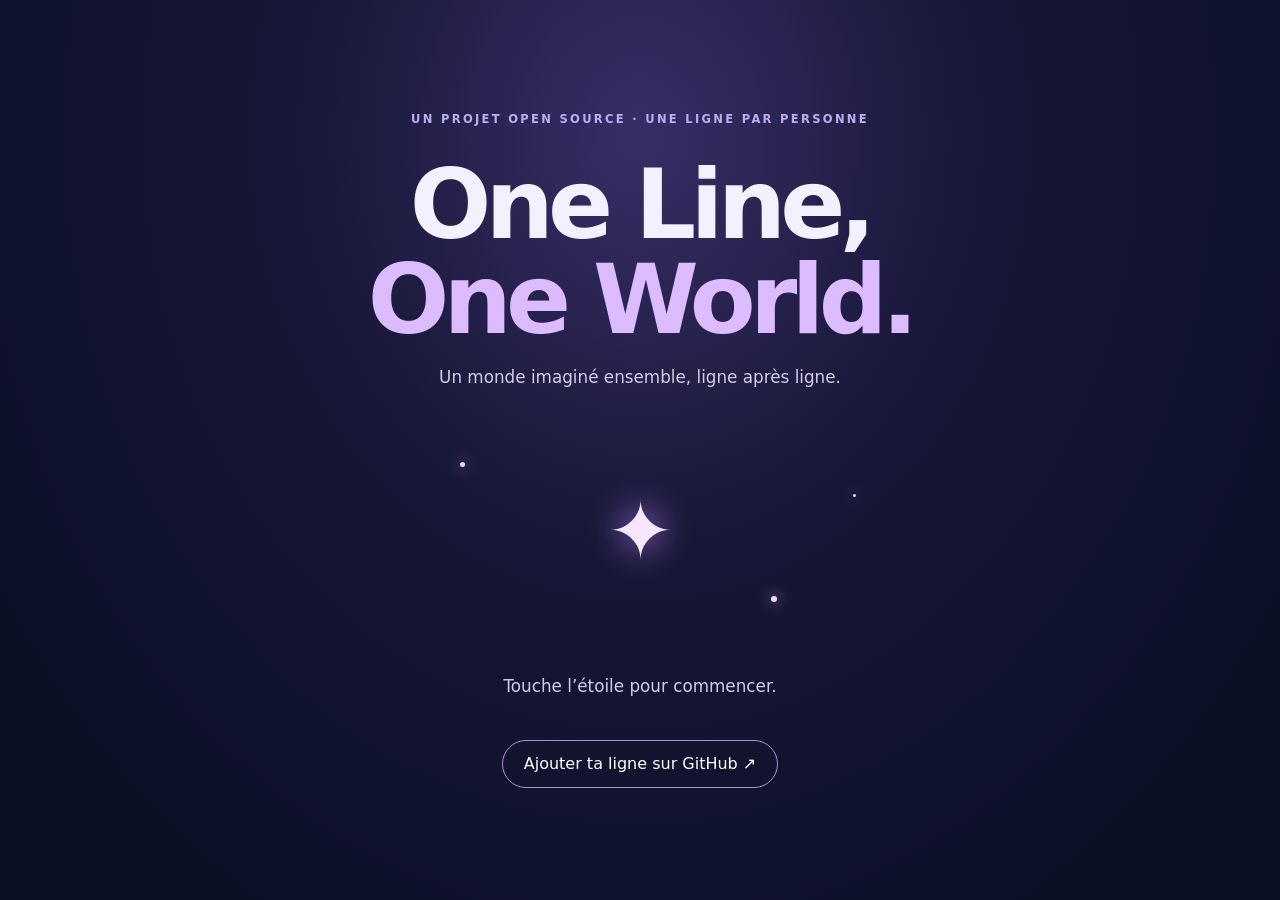
==== index.html @ a909dbce "Initialiser One Line, One World" ====
<!doctype html>
<html lang="fr">
<head>
  <meta charset="utf-8">
  <meta name="viewport" content="width=device-width, initial-scale=1">
  <meta name="color-scheme" content="dark">
  <title>One Line, One World</title>
  <link rel="stylesheet" href="src/style.css">
  <script src="src/experience.js" defer></script>
</head>
<body>
  <main>
    <div class="eyebrow">UN PROJET OPEN SOURCE · UNE LIGNE PAR PERSONNE</div>
    <h1>One Line,<br><em>One World.</em></h1>
    <p>Un monde imaginé ensemble, ligne après ligne.</p>
    <div class="sky" id="sky" aria-label="Ciel étoilé interactif">
      <button class="star" type="button" aria-label="Faire briller l’étoile">✦</button>
      <span class="dot dot-a"></span><span class="dot dot-b"></span><span class="dot dot-c"></span>
    </div>
    <p id="message" aria-live="polite">Touche l’étoile pour commencer.</p>
    <a href="https://github.com/Kisame25021990/one-line-one-world">Ajouter ta ligne sur GitHub ↗</a>
  </main>
</body>
</html>
---- src/style.css ----
:root{font-family:system-ui,sans-serif;color:#f3f1ff;background:#0e1029}
*{box-sizing:border-box}
body{min-height:100vh;margin:0;display:grid;place-items:center;background:radial-gradient(ellipse at 50% 15%,#382e66 0,#171737 38%,#0b1025 85%)}
main{width:min(90vw,720px);padding:4rem 0;text-align:center}
.eyebrow{color:#bdacf4;font-size:.72rem;letter-spacing:.2em;font-weight:700}
h1{font-size:clamp(3rem,10vw,6rem);line-height:.99;letter-spacing:-.06em;margin:2rem 0 1rem}
h1 em{font-style:normal;color:#ddbbff}
p{color:#d2cde4;font-size:1.05rem;line-height:1.5}
.sky{height:250px;position:relative;display:grid;place-items:center}
.star{border:0;background:transparent;color:#f8e5ff;font-size:5rem;cursor:pointer;filter:drop-shadow(0 0 18px #bb86fa);transition:transform .3s,color .3s}
.star:hover,.star:focus-visible{transform:scale(1.2) rotate(18deg);color:#fff}
.star:focus-visible{outline:2px solid #fff;outline-offset:8px;border-radius:50%}
.dot{position:absolute;border-radius:100%;background:#e9d8ff;box-shadow:0 0 14px #ddbbff}
.dot-a{width:5px;height:5px;top:22%;left:25%}.dot-b{width:3px;height:3px;top:35%;right:20%}.dot-c{width:6px;height:6px;bottom:22%;right:31%}
a{display:inline-block;margin-top:1.5rem;padding:.85rem 1.3rem;border:1px solid #a891d2;border-radius:999px;color:#fff;text-decoration:none}
a:hover,a:focus-visible{background:#ddd0ff;color:#19142e}
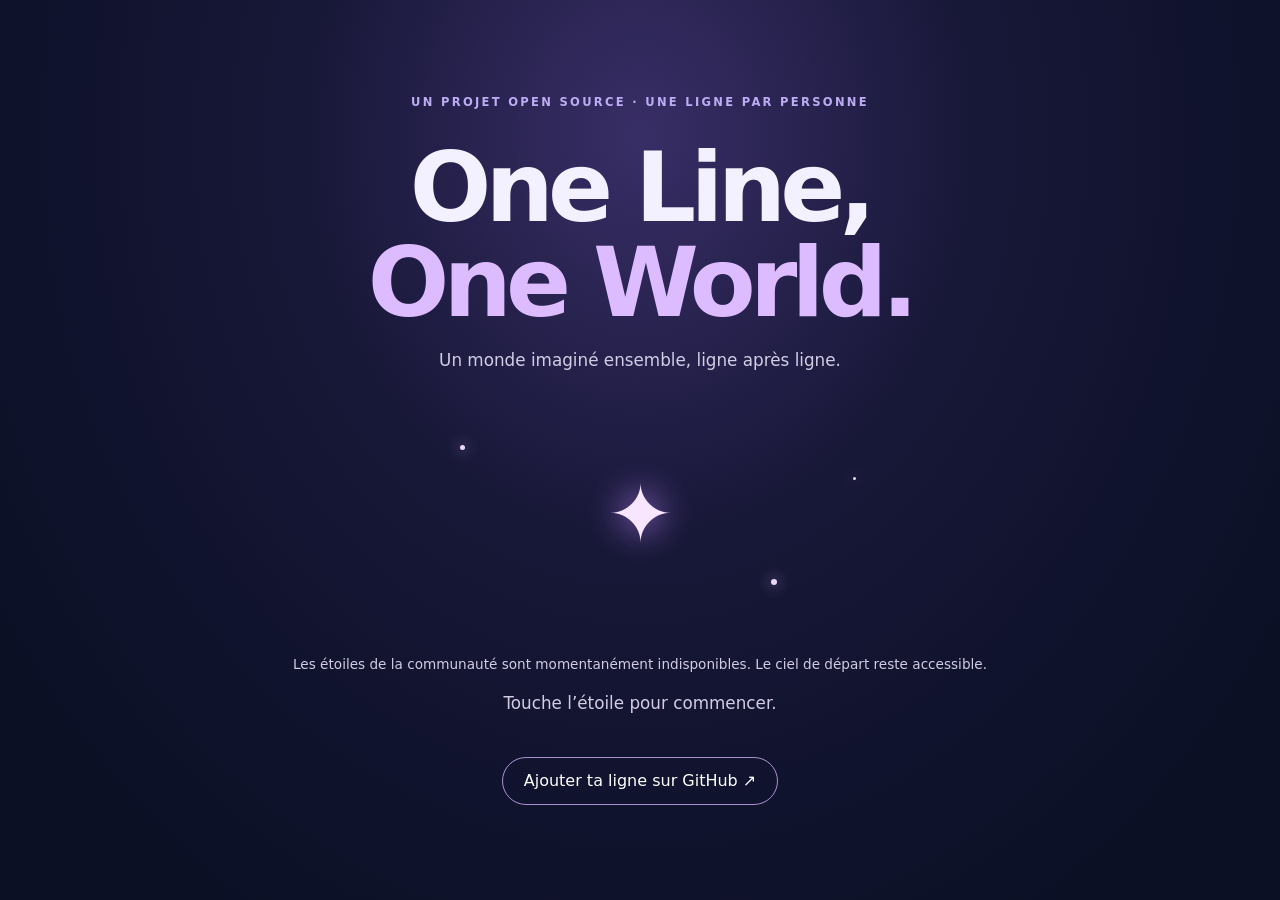
==== commit 886aeefc: "Isoler les contributions et ajouter des tests" ====
--- a/index.html
+++ b/index.html
@@ -6,6 +6,8 @@
   <meta name="color-scheme" content="dark">
   <title>One Line, One World</title>
   <link rel="stylesheet" href="src/style.css">
+  <meta http-equiv="Content-Security-Policy" content="default-src 'self'; connect-src https://api.github.com https://raw.githubusercontent.com; object-src 'none'; base-uri 'none'">
+  <script src="src/schema.js" defer></script>
   <script src="src/experience.js" defer></script>
 </head>
 <body>
@@ -17,6 +19,7 @@
       <button class="star" type="button" aria-label="Faire briller l’étoile">✦</button>
       <span class="dot dot-a"></span><span class="dot dot-b"></span><span class="dot dot-c"></span>
     </div>
+    <p id="contribution-status" aria-live="polite">Chargement des étoiles de la communauté…</p>
     <p id="message" aria-live="polite">Touche l’étoile pour commencer.</p>
     <a href="https://github.com/Kisame25021990/one-line-one-world">Ajouter ta ligne sur GitHub ↗</a>
   </main>
--- a/src/style.css
+++ b/src/style.css
@@ -14,3 +14,5 @@
 .dot-a{width:5px;height:5px;top:22%;left:25%}.dot-b{width:3px;height:3px;top:35%;right:20%}.dot-c{width:6px;height:6px;bottom:22%;right:31%}
 a{display:inline-block;margin-top:1.5rem;padding:.85rem 1.3rem;border:1px solid #a891d2;border-radius:999px;color:#fff;text-decoration:none}
 a:hover,a:focus-visible{background:#ddd0ff;color:#19142e}
+
+.contribution-star{position:absolute;border:0;background:transparent;font-size:1.5rem;cursor:pointer;transform:translate(-50%,-50%);text-shadow:0 0 12px currentColor}.contribution-star:hover,.contribution-star:focus-visible{outline:2px solid white;outline-offset:3px;border-radius:50%}#contribution-status{font-size:.85rem}
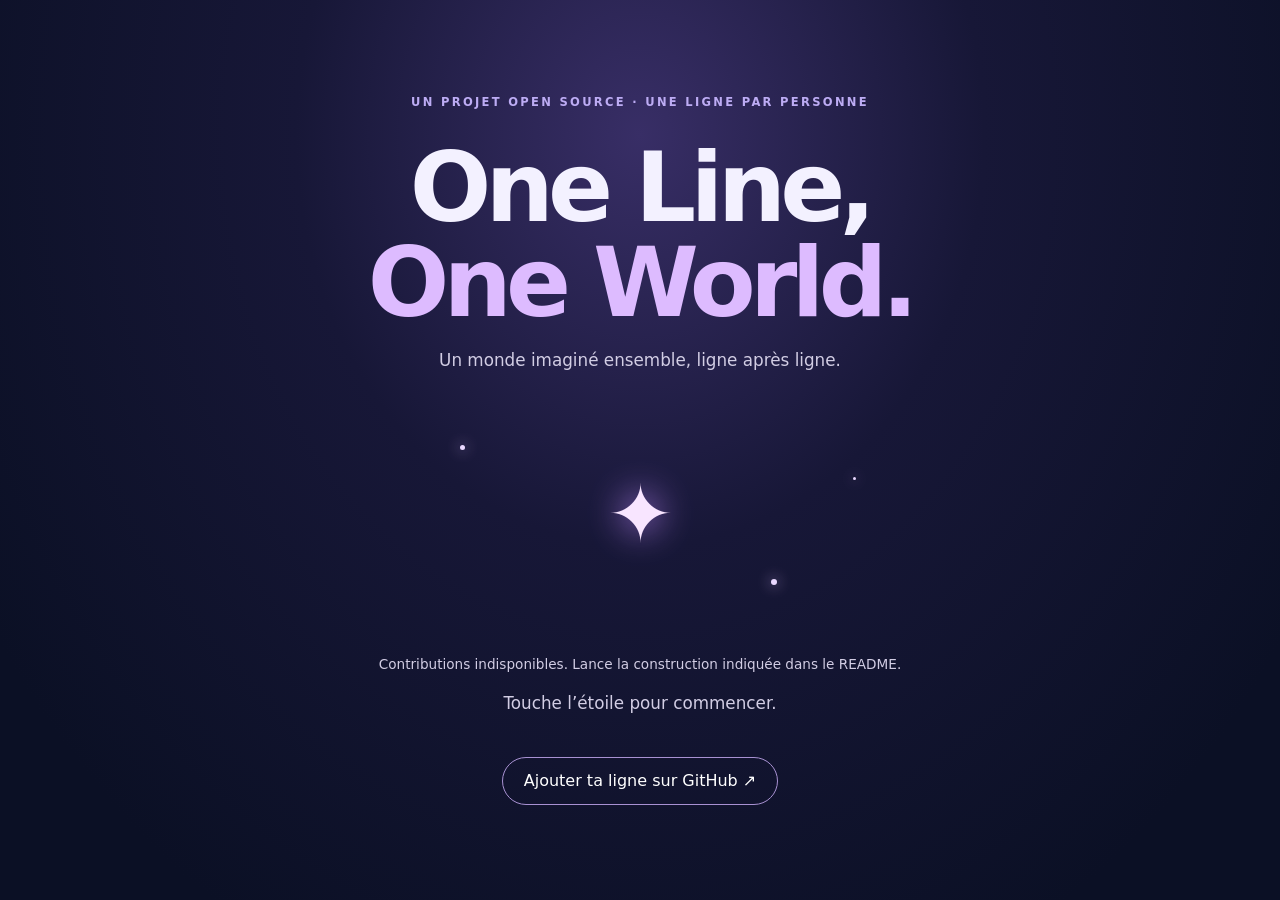
==== commit 2edc4333: "Allow isolated one-line code contributions" ====
--- a/index.html
+++ b/index.html
@@ -1,27 +1,5 @@
 <!doctype html>
-<html lang="fr">
-<head>
-  <meta charset="utf-8">
-  <meta name="viewport" content="width=device-width, initial-scale=1">
-  <meta name="color-scheme" content="dark">
-  <title>One Line, One World</title>
-  <link rel="stylesheet" href="src/style.css">
-  <meta http-equiv="Content-Security-Policy" content="default-src 'self'; connect-src https://api.github.com https://raw.githubusercontent.com; object-src 'none'; base-uri 'none'">
-  <script src="src/schema.js" defer></script>
-  <script src="src/experience.js" defer></script>
-</head>
-<body>
-  <main>
-    <div class="eyebrow">UN PROJET OPEN SOURCE · UNE LIGNE PAR PERSONNE</div>
-    <h1>One Line,<br><em>One World.</em></h1>
-    <p>Un monde imaginé ensemble, ligne après ligne.</p>
-    <div class="sky" id="sky" aria-label="Ciel étoilé interactif">
-      <button class="star" type="button" aria-label="Faire briller l’étoile">✦</button>
-      <span class="dot dot-a"></span><span class="dot dot-b"></span><span class="dot dot-c"></span>
-    </div>
-    <p id="contribution-status" aria-live="polite">Chargement des étoiles de la communauté…</p>
-    <p id="message" aria-live="polite">Touche l’étoile pour commencer.</p>
-    <a href="https://github.com/Kisame25021990/one-line-one-world">Ajouter ta ligne sur GitHub ↗</a>
-  </main>
-</body>
-</html>
+<html lang="fr"><head><meta charset="utf-8"><meta name="viewport" content="width=device-width, initial-scale=1"><meta name="color-scheme" content="dark"><title>One Line, One World</title>
+<meta http-equiv="Content-Security-Policy" content="default-src 'self'; script-src 'self'; connect-src 'self'; frame-src 'self'; object-src 'none'; base-uri 'none'">
+<link rel="stylesheet" href="src/style.css"><script src="src/experience.js" defer></script></head>
+<body><main><div class="eyebrow">UN PROJET OPEN SOURCE · UNE LIGNE PAR PERSONNE</div><h1>One Line,<br><em>One World.</em></h1><p>Un monde imaginé ensemble, ligne après ligne.</p><div class="sky" id="sky" aria-label="Ciel interactif"><button class="star" type="button" aria-label="Faire briller l’étoile">✦</button><span class="dot dot-a"></span><span class="dot dot-b"></span><span class="dot dot-c"></span></div><p id="contribution-status" aria-live="polite">Chargement des contributions…</p><p id="message" aria-live="polite">Touche l’étoile pour commencer.</p><a href="https://github.com/Kisame25021990/one-line-one-world">Ajouter ta ligne sur GitHub ↗</a></main></body></html>
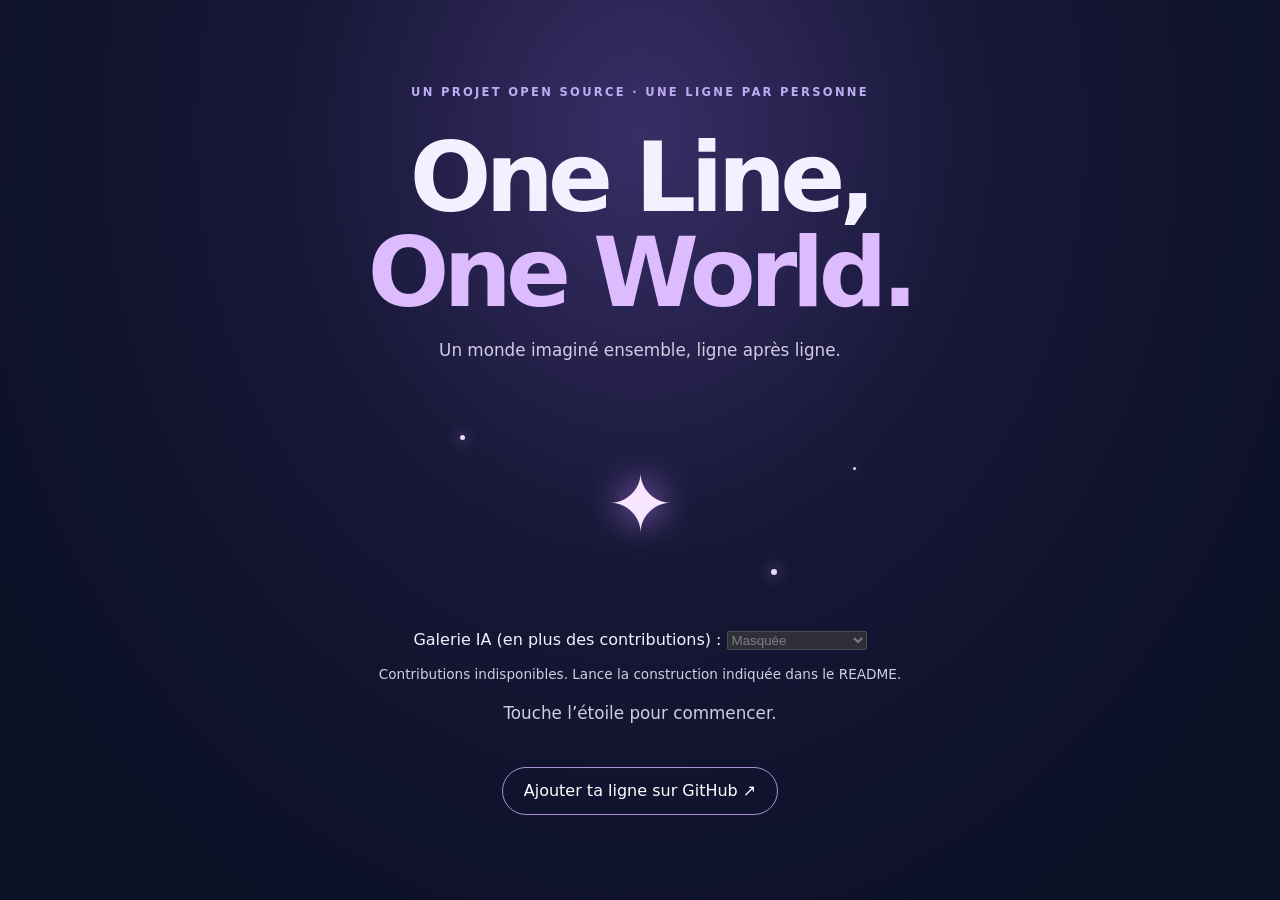
==== commit 5b3310ec: "Add separately credited AI sky gallery" ====
--- a/index.html
+++ b/index.html
@@ -2,4 +2,4 @@
 <html lang="fr"><head><meta charset="utf-8"><meta name="viewport" content="width=device-width, initial-scale=1"><meta name="color-scheme" content="dark"><title>One Line, One World</title>
 <meta http-equiv="Content-Security-Policy" content="default-src 'self'; script-src 'self'; connect-src 'self'; frame-src 'self'; object-src 'none'; base-uri 'none'">
 <link rel="stylesheet" href="src/style.css"><script src="src/experience.js" defer></script></head>
-<body><main><div class="eyebrow">UN PROJET OPEN SOURCE · UNE LIGNE PAR PERSONNE</div><h1>One Line,<br><em>One World.</em></h1><p>Un monde imaginé ensemble, ligne après ligne.</p><div class="sky" id="sky" aria-label="Ciel interactif"><button class="star" type="button" aria-label="Faire briller l’étoile">✦</button><span class="dot dot-a"></span><span class="dot dot-b"></span><span class="dot dot-c"></span></div><p id="contribution-status" aria-live="polite">Chargement des contributions…</p><p id="message" aria-live="polite">Touche l’étoile pour commencer.</p><a href="https://github.com/Kisame25021990/one-line-one-world">Ajouter ta ligne sur GitHub ↗</a></main></body></html>
+<body><main><div class="eyebrow">UN PROJET OPEN SOURCE · UNE LIGNE PAR PERSONNE</div><h1>One Line,<br><em>One World.</em></h1><p>Un monde imaginé ensemble, ligne après ligne.</p><div class="sky" id="sky" aria-label="Ciel interactif"><button class="star" type="button" aria-label="Faire briller l’étoile">✦</button><span class="dot dot-a"></span><span class="dot dot-b"></span><span class="dot dot-c"></span></div><label for="showcase">Galerie IA (en plus des contributions) :</label> <select id="showcase"><option value="none">Masquée</option><option value="all">Toutes les créations</option></select><p id="contribution-status" aria-live="polite">Chargement des contributions…</p><p id="message" aria-live="polite">Touche l’étoile pour commencer.</p><a href="https://github.com/Kisame25021990/one-line-one-world">Ajouter ta ligne sur GitHub ↗</a></main></body></html>
